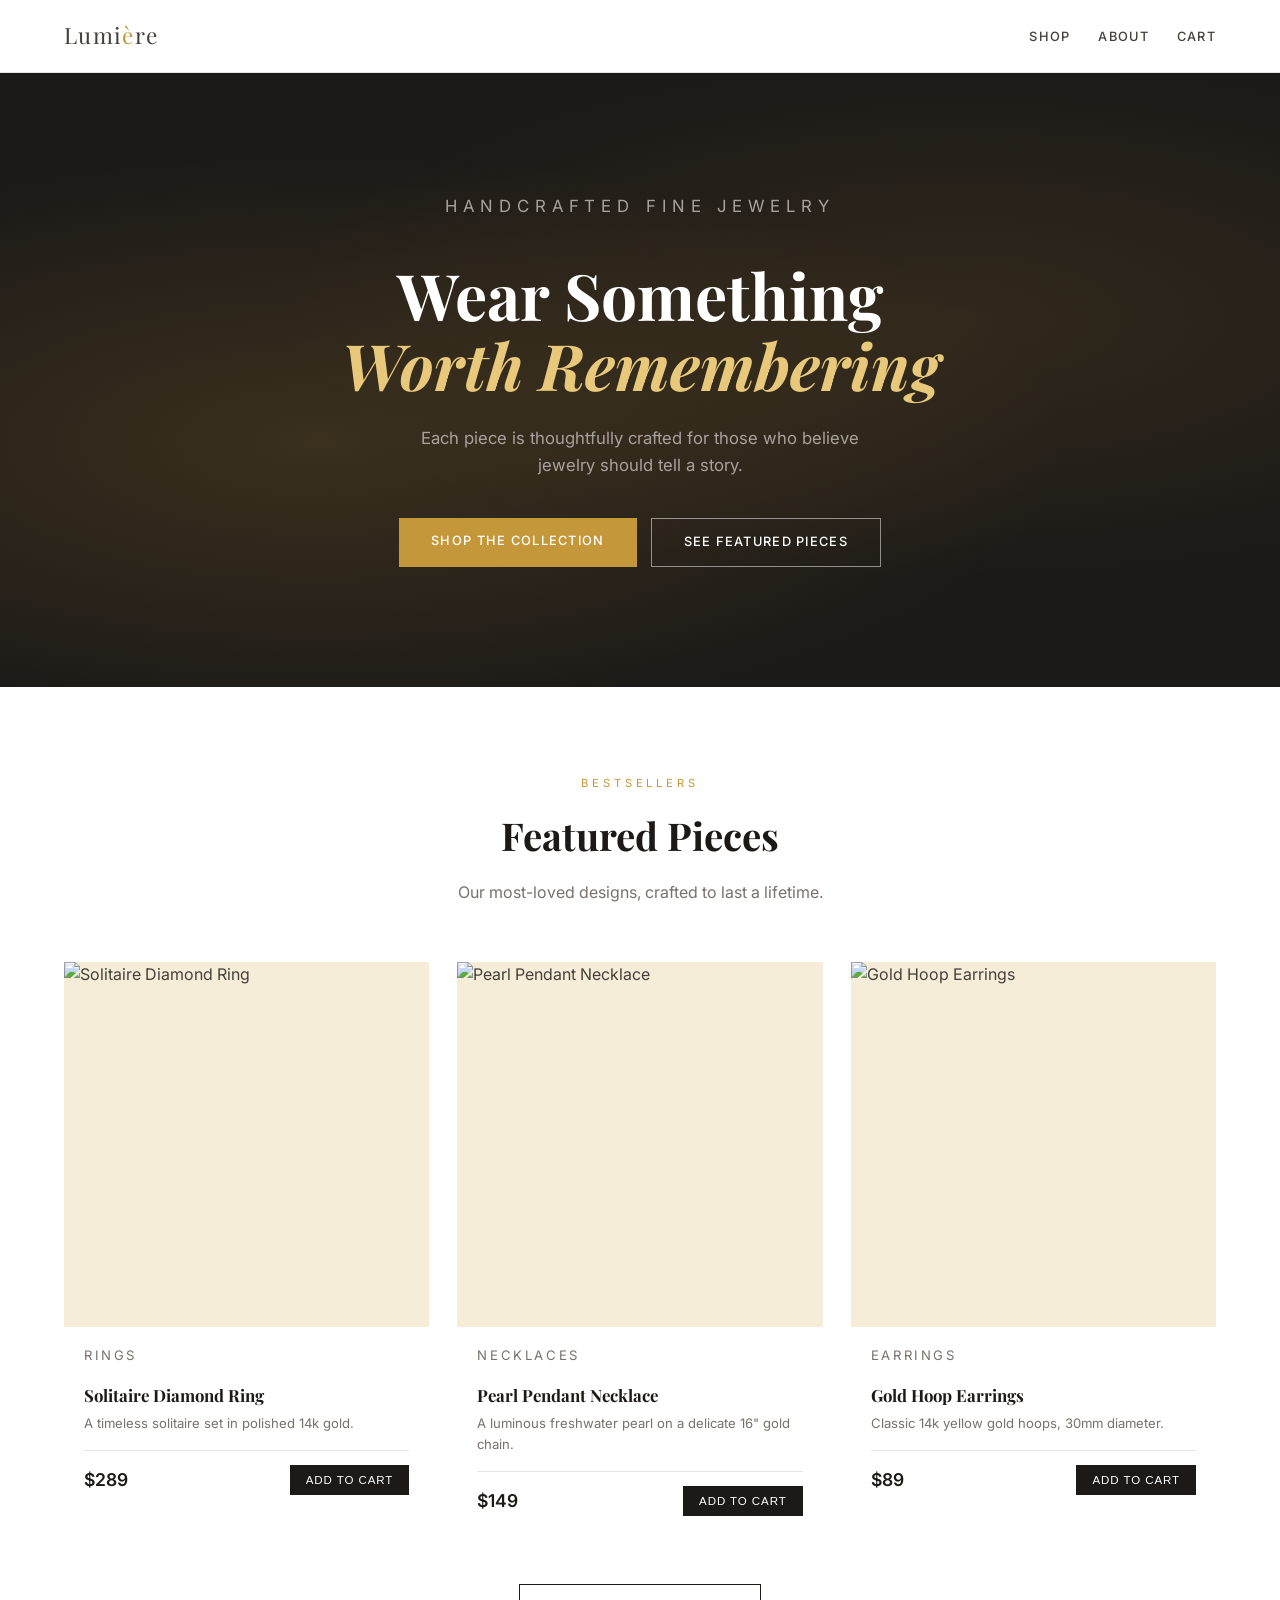
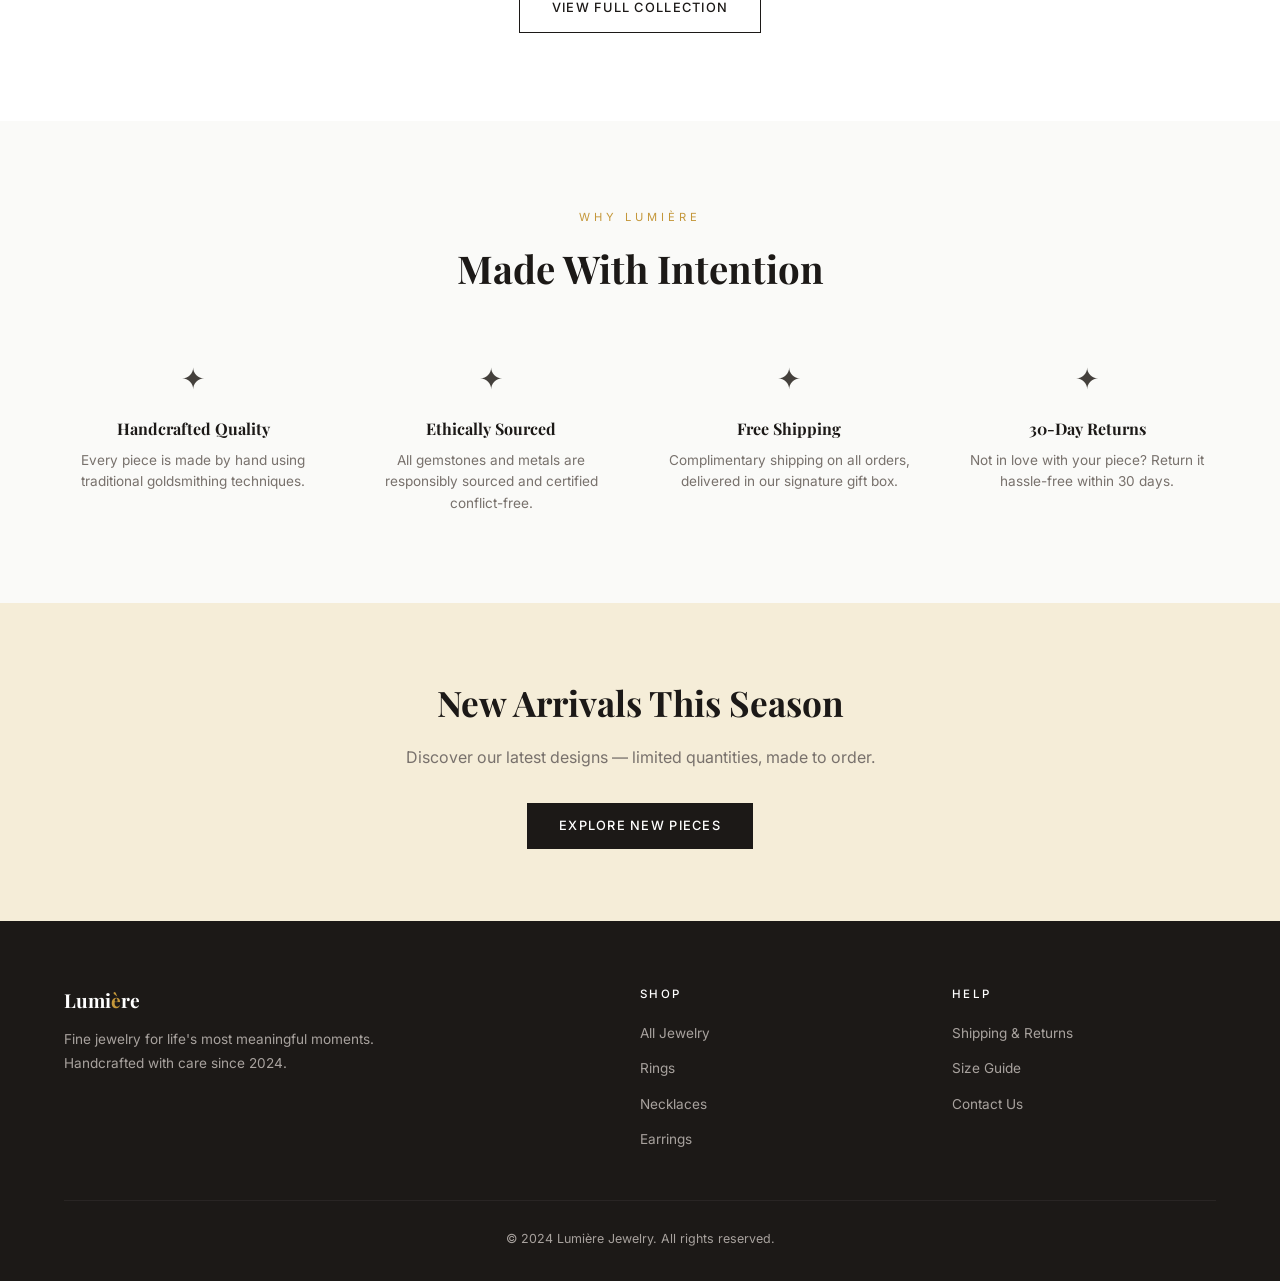
==== index.html @ 4a65908f "Deploy: add index.html" ====
<!DOCTYPE html>
<html lang="en">
<head>
  <meta charset="UTF-8">
  <meta name="viewport" content="width=device-width, initial-scale=1.0">
  <title>Lumière Jewelry — Handcrafted Fine Jewelry</title>
  <link rel="stylesheet" href="style.css">
</head>
<body>

  <nav>
    <div class="container">
      <div class="nav-inner">
        <a href="index.html" class="nav-logo">Lumi<span>è</span>re</a>
        <ul class="nav-links">
          <li><a href="products.html">Shop</a></li>
          <li><a href="#about">About</a></li>
          <li>
            <a href="checkout.html" class="cart-link">
              Cart
              <span class="cart-badge">0</span>
            </a>
          </li>
        </ul>
      </div>
    </div>
  </nav>

  <!-- HERO -->
  <section class="hero">
    <div class="container">
      <div class="hero-content">
        <p class="eyebrow">Handcrafted Fine Jewelry</p>
        <h1>Wear Something<br><em>Worth Remembering</em></h1>
        <p>Each piece is thoughtfully crafted for those who believe jewelry should tell a story.</p>
        <div class="hero-btns">
          <a href="products.html" class="btn btn-gold">Shop the Collection</a>
          <a href="#featured" class="btn btn-outline-white">See Featured Pieces</a>
        </div>
      </div>
    </div>
  </section>

  <!-- FEATURED PRODUCTS -->
  <section class="section section-alt" id="featured">
    <div class="container">
      <div class="section-header">
        <p class="eyebrow">Bestsellers</p>
        <h2>Featured Pieces</h2>
        <p>Our most-loved designs, crafted to last a lifetime.</p>
      </div>
      <div class="products-grid" id="featured-products"></div>
      <div style="text-align:center; margin-top: 48px;">
        <a href="products.html" class="btn btn-outline">View Full Collection</a>
      </div>
    </div>
  </section>

  <!-- FEATURES -->
  <section class="section" id="about">
    <div class="container">
      <div class="section-header">
        <p class="eyebrow">Why Lumière</p>
        <h2>Made With Intention</h2>
      </div>
      <div class="features-grid">
        <div class="feature">
          <div class="feature-icon">&#10022;</div>
          <h3>Handcrafted Quality</h3>
          <p>Every piece is made by hand using traditional goldsmithing techniques.</p>
        </div>
        <div class="feature">
          <div class="feature-icon">&#10022;</div>
          <h3>Ethically Sourced</h3>
          <p>All gemstones and metals are responsibly sourced and certified conflict-free.</p>
        </div>
        <div class="feature">
          <div class="feature-icon">&#10022;</div>
          <h3>Free Shipping</h3>
          <p>Complimentary shipping on all orders, delivered in our signature gift box.</p>
        </div>
        <div class="feature">
          <div class="feature-icon">&#10022;</div>
          <h3>30-Day Returns</h3>
          <p>Not in love with your piece? Return it hassle-free within 30 days.</p>
        </div>
      </div>
    </div>
  </section>

  <!-- BANNER -->
  <section class="banner">
    <div class="container">
      <h2>New Arrivals This Season</h2>
      <p>Discover our latest designs — limited quantities, made to order.</p>
      <a href="products.html" class="btn btn-dark">Explore New Pieces</a>
    </div>
  </section>

  <!-- FOOTER -->
  <footer>
    <div class="container">
      <div class="footer-grid">
        <div class="footer-brand">
          <h3>Lumi<span>è</span>re</h3>
          <p>Fine jewelry for life's most meaningful moments.<br>Handcrafted with care since 2024.</p>
        </div>
        <div class="footer-col">
          <h4>Shop</h4>
          <ul>
            <li><a href="products.html">All Jewelry</a></li>
            <li><a href="products.html">Rings</a></li>
            <li><a href="products.html">Necklaces</a></li>
            <li><a href="products.html">Earrings</a></li>
          </ul>
        </div>
        <div class="footer-col">
          <h4>Help</h4>
          <ul>
            <li><a href="#">Shipping & Returns</a></li>
            <li><a href="#">Size Guide</a></li>
            <li><a href="#">Contact Us</a></li>
          </ul>
        </div>
      </div>
      <div class="footer-bottom">
        <p>&copy; 2024 Lumière Jewelry. All rights reserved.</p>
      </div>
    </div>
  </footer>

  <script src="products.js"></script>
  <script src="cart.js"></script>
  <script>
    const featured = PRODUCTS.slice(0, 3);
    const grid = document.getElementById('featured-products');
    grid.innerHTML = featured.map(p => `
      <div class="product-card">
        <div class="product-image">
          <img src="${p.image}" alt="${p.name}" loading="lazy">
        </div>
        <div class="product-body">
          <p class="product-cat">${p.category}</p>
          <h3>${p.name}</h3>
          <p>${p.description}</p>
          <div class="product-footer">
            <span class="product-price">$${p.price}</span>
            <button class="add-to-cart-btn" onclick='addToCart(${JSON.stringify(p)})'>Add to Cart</button>
          </div>
        </div>
      </div>
    `).join('');
  </script>
</body>
</html>
---- style.css ----
@import url('https://fonts.googleapis.com/css2?family=Playfair+Display:ital,wght@0,400;0,600;0,700;1,400&family=Inter:wght@300;400;500&display=swap');

:root {
  --gold: #C4973A;
  --gold-light: #E8C87A;
  --gold-pale: #F5EDD8;
  --dark: #1C1917;
  --text: #44403C;
  --text-light: #78716C;
  --bg: #FAFAF8;
  --white: #FFFFFF;
  --border: #E7E5E4;
}

* { margin: 0; padding: 0; box-sizing: border-box; }

body {
  font-family: 'Inter', sans-serif;
  color: var(--text);
  background: var(--bg);
  line-height: 1.6;
}

h1, h2, h3, h4 { font-family: 'Playfair Display', serif; color: var(--dark); }
a { text-decoration: none; color: inherit; }
img { width: 100%; display: block; }

.container { max-width: 1200px; margin: 0 auto; padding: 0 24px; }

/* ── NAV ── */
nav {
  background: var(--white);
  border-bottom: 1px solid var(--border);
  position: sticky;
  top: 0;
  z-index: 100;
}
.nav-inner {
  display: flex;
  align-items: center;
  justify-content: space-between;
  height: 72px;
}
.nav-logo {
  font-family: 'Playfair Display', serif;
  font-size: 1.4rem;
  letter-spacing: 0.06em;
}
.nav-logo span { color: var(--gold); }

.nav-links { display: flex; gap: 28px; list-style: none; align-items: center; }
.nav-links a {
  font-size: 0.8rem;
  font-weight: 500;
  letter-spacing: 0.1em;
  text-transform: uppercase;
  color: var(--text);
  transition: color 0.2s;
}
.nav-links a:hover { color: var(--gold); }

.cart-link { position: relative; }
.cart-badge {
  position: absolute;
  top: -8px;
  right: -10px;
  background: var(--gold);
  color: white;
  font-size: 0.6rem;
  width: 17px;
  height: 17px;
  border-radius: 50%;
  display: none;
  align-items: center;
  justify-content: center;
  font-weight: 600;
}

/* ── BUTTONS ── */
.btn {
  display: inline-block;
  padding: 13px 32px;
  font-family: 'Inter', sans-serif;
  font-size: 0.8rem;
  font-weight: 500;
  letter-spacing: 0.1em;
  text-transform: uppercase;
  cursor: pointer;
  transition: all 0.2s;
  border: none;
}
.btn-dark { background: var(--dark); color: var(--white); }
.btn-dark:hover { background: var(--gold); }
.btn-gold { background: var(--gold); color: var(--white); }
.btn-gold:hover { background: var(--dark); }
.btn-outline { background: transparent; color: var(--dark); border: 1px solid var(--dark); }
.btn-outline:hover { background: var(--dark); color: var(--white); }
.btn-outline-white { background: transparent; color: var(--white); border: 1px solid rgba(255,255,255,0.5); }
.btn-outline-white:hover { background: rgba(255,255,255,0.1); }

/* ── HERO ── */
.hero {
  background: var(--dark);
  padding: 120px 0;
  text-align: center;
  position: relative;
  overflow: hidden;
}
.hero::before {
  content: '';
  position: absolute;
  inset: 0;
  background:
    radial-gradient(ellipse at 25% 60%, rgba(196,151,58,0.18) 0%, transparent 55%),
    radial-gradient(ellipse at 75% 40%, rgba(196,151,58,0.12) 0%, transparent 50%);
}
.hero-content { position: relative; z-index: 1; }
.eyebrow {
  font-size: 0.7rem;
  letter-spacing: 0.35em;
  text-transform: uppercase;
  color: var(--gold-light);
  margin-bottom: 20px;
}
.hero h1 {
  color: var(--white);
  font-size: clamp(2.4rem, 5vw, 4.2rem);
  line-height: 1.1;
  margin-bottom: 24px;
}
.hero h1 em { color: var(--gold-light); font-style: italic; }
.hero p {
  color: #A8A29E;
  font-size: 1.05rem;
  max-width: 480px;
  margin: 0 auto 40px;
}
.hero-btns { display: flex; gap: 14px; justify-content: center; flex-wrap: wrap; }

/* ── SECTIONS ── */
.section { padding: 88px 0; }
.section-alt { background: var(--white); }
.section-dark { background: var(--dark); }

.section-header { text-align: center; margin-bottom: 56px; }
.section-header .eyebrow { color: var(--gold); margin-bottom: 12px; }
.section-header h2 { font-size: clamp(1.8rem, 3vw, 2.4rem); margin-bottom: 14px; }
.section-header p { color: var(--text-light); max-width: 480px; margin: 0 auto; }

/* ── PRODUCT CARDS ── */
.products-grid {
  display: grid;
  grid-template-columns: repeat(auto-fill, minmax(270px, 1fr));
  gap: 28px;
}
.product-card { background: var(--white); transition: transform 0.25s, box-shadow 0.25s; }
.product-card:hover { transform: translateY(-5px); box-shadow: 0 16px 48px rgba(0,0,0,0.09); }
.product-image {
  aspect-ratio: 1;
  overflow: hidden;
  background: var(--gold-pale);
}
.product-image img {
  width: 100%;
  height: 100%;
  object-fit: cover;
  transition: transform 0.45s;
}
.product-card:hover .product-image img { transform: scale(1.06); }
.product-body { padding: 18px 20px 20px; }
.product-cat {
  font-size: 0.67rem;
  letter-spacing: 0.2em;
  text-transform: uppercase;
  color: var(--gold);
  margin-bottom: 6px;
}
.product-body h3 { font-size: 1.05rem; margin-bottom: 4px; }
.product-body p { font-size: 0.82rem; color: var(--text-light); margin-bottom: 16px; }
.product-footer {
  display: flex;
  align-items: center;
  justify-content: space-between;
  padding-top: 14px;
  border-top: 1px solid var(--border);
}
.product-price { font-size: 1.1rem; font-weight: 600; color: var(--dark); }
.add-to-cart-btn {
  background: var(--dark);
  color: white;
  border: none;
  padding: 9px 16px;
  font-size: 0.72rem;
  font-weight: 500;
  letter-spacing: 0.08em;
  text-transform: uppercase;
  cursor: pointer;
  transition: background 0.2s;
}
.add-to-cart-btn:hover { background: var(--gold); }

/* ── FEATURES ── */
.features-grid {
  display: grid;
  grid-template-columns: repeat(auto-fit, minmax(180px, 1fr));
  gap: 40px;
  text-align: center;
}
.feature-icon { font-size: 1.8rem; margin-bottom: 14px; }
.feature h3 { font-size: 1rem; margin-bottom: 8px; }
.feature p { font-size: 0.85rem; color: var(--text-light); }

/* ── BANNER ── */
.banner {
  background: var(--gold-pale);
  padding: 72px 0;
  text-align: center;
}
.banner h2 { font-size: clamp(1.6rem, 3vw, 2.2rem); margin-bottom: 14px; }
.banner p { color: var(--text-light); margin-bottom: 32px; }

/* ── PAGE HERO ── */
.page-hero {
  background: var(--gold-pale);
  padding: 56px 0;
  text-align: center;
}
.page-hero h1 { font-size: clamp(1.7rem, 3vw, 2.4rem); margin-bottom: 10px; }
.page-hero p { color: var(--text-light); }

/* ── FILTER BAR ── */
.filter-bar { display: flex; gap: 10px; margin-bottom: 40px; flex-wrap: wrap; }
.filter-btn {
  padding: 8px 22px;
  font-size: 0.75rem;
  letter-spacing: 0.1em;
  text-transform: uppercase;
  border: 1px solid var(--border);
  background: var(--white);
  color: var(--text);
  cursor: pointer;
  transition: all 0.2s;
  font-family: 'Inter', sans-serif;
}
.filter-btn.active,
.filter-btn:hover { background: var(--dark); color: var(--white); border-color: var(--dark); }

/* ── CHECKOUT ── */
.checkout-grid {
  display: grid;
  grid-template-columns: 1fr 380px;
  gap: 48px;
  align-items: start;
}
.form-section-title {
  font-size: 1.1rem;
  margin-bottom: 24px;
  padding-bottom: 14px;
  border-bottom: 1px solid var(--border);
}
.form-group { margin-bottom: 18px; }
.form-group label {
  display: block;
  font-size: 0.72rem;
  font-weight: 500;
  letter-spacing: 0.08em;
  text-transform: uppercase;
  color: var(--text-light);
  margin-bottom: 7px;
}
.form-group input,
.form-group select {
  width: 100%;
  padding: 11px 14px;
  border: 1px solid var(--border);
  background: var(--white);
  font-family: 'Inter', sans-serif;
  font-size: 0.9rem;
  color: var(--text);
  outline: none;
  transition: border-color 0.2s;
  appearance: none;
}
.form-group input:focus,
.form-group select:focus { border-color: var(--gold); }
.form-row { display: grid; grid-template-columns: 1fr 1fr; gap: 14px; }

.order-summary-box {
  background: var(--white);
  border: 1px solid var(--border);
  padding: 28px;
  position: sticky;
  top: 90px;
}
.order-summary-box h3 {
  margin-bottom: 20px;
  padding-bottom: 14px;
  border-bottom: 1px solid var(--border);
  font-size: 1.1rem;
}
.cart-item {
  display: flex;
  gap: 14px;
  margin-bottom: 16px;
  padding-bottom: 16px;
  border-bottom: 1px solid var(--border);
}
.cart-item img { width: 60px; height: 60px; object-fit: cover; flex-shrink: 0; }
.cart-item-info { flex: 1; }
.cart-item-name { font-family: 'Playfair Display', serif; font-size: 0.9rem; margin-bottom: 3px; }
.cart-item-qty { font-size: 0.78rem; color: var(--text-light); }
.cart-item-price { font-weight: 600; font-size: 0.9rem; }
.totals { margin-top: 20px; }
.total-row { display: flex; justify-content: space-between; margin-bottom: 8px; font-size: 0.85rem; }
.total-row.grand {
  font-family: 'Playfair Display', serif;
  font-size: 1.05rem;
  font-weight: 700;
  padding-top: 12px;
  border-top: 1px solid var(--border);
  margin-top: 8px;
}
.empty-cart-msg { text-align: center; padding: 60px 0; }
.empty-cart-msg h2 { margin-bottom: 14px; }
.empty-cart-msg p { color: var(--text-light); margin-bottom: 28px; }

.order-success { display: none; text-align: center; padding: 80px 0; }
.order-success .checkmark { font-size: 3rem; margin-bottom: 20px; }
.order-success h2 { margin-bottom: 12px; }
.order-success p { color: var(--text-light); margin-bottom: 32px; }

/* ── FOOTER ── */
footer { background: var(--dark); color: #A8A29E; padding: 64px 0 32px; }
.footer-grid {
  display: grid;
  grid-template-columns: 2fr 1fr 1fr;
  gap: 48px;
  margin-bottom: 48px;
}
.footer-brand h3 { color: var(--white); font-size: 1.2rem; margin-bottom: 12px; }
.footer-brand h3 span { color: var(--gold); }
.footer-brand p { font-size: 0.85rem; line-height: 1.75; }
.footer-col h4 {
  color: var(--white);
  font-family: 'Inter', sans-serif;
  font-size: 0.72rem;
  font-weight: 500;
  letter-spacing: 0.2em;
  text-transform: uppercase;
  margin-bottom: 16px;
}
.footer-col ul { list-style: none; display: flex; flex-direction: column; gap: 10px; }
.footer-col a { font-size: 0.85rem; color: #A8A29E; transition: color 0.2s; }
.footer-col a:hover { color: var(--gold); }
.footer-bottom {
  border-top: 1px solid #292524;
  padding-top: 28px;
  text-align: center;
  font-size: 0.78rem;
}

/* ── TOAST ── */
.toast {
  position: fixed;
  bottom: 28px;
  right: 28px;
  background: var(--dark);
  color: white;
  padding: 13px 22px;
  font-size: 0.82rem;
  z-index: 9999;
  transform: translateY(80px);
  opacity: 0;
  transition: all 0.3s cubic-bezier(0.34, 1.2, 0.64, 1);
  pointer-events: none;
}
.toast.show { transform: translateY(0); opacity: 1; }

/* ── MOBILE ── */
@media (max-width: 900px) {
  .checkout-grid { grid-template-columns: 1fr; }
  .footer-grid { grid-template-columns: 1fr 1fr; }
  .footer-brand { grid-column: 1 / -1; }
}
@media (max-width: 640px) {
  .hero { padding: 80px 0; }
  .footer-grid { grid-template-columns: 1fr; }
  .form-row { grid-template-columns: 1fr; }
}
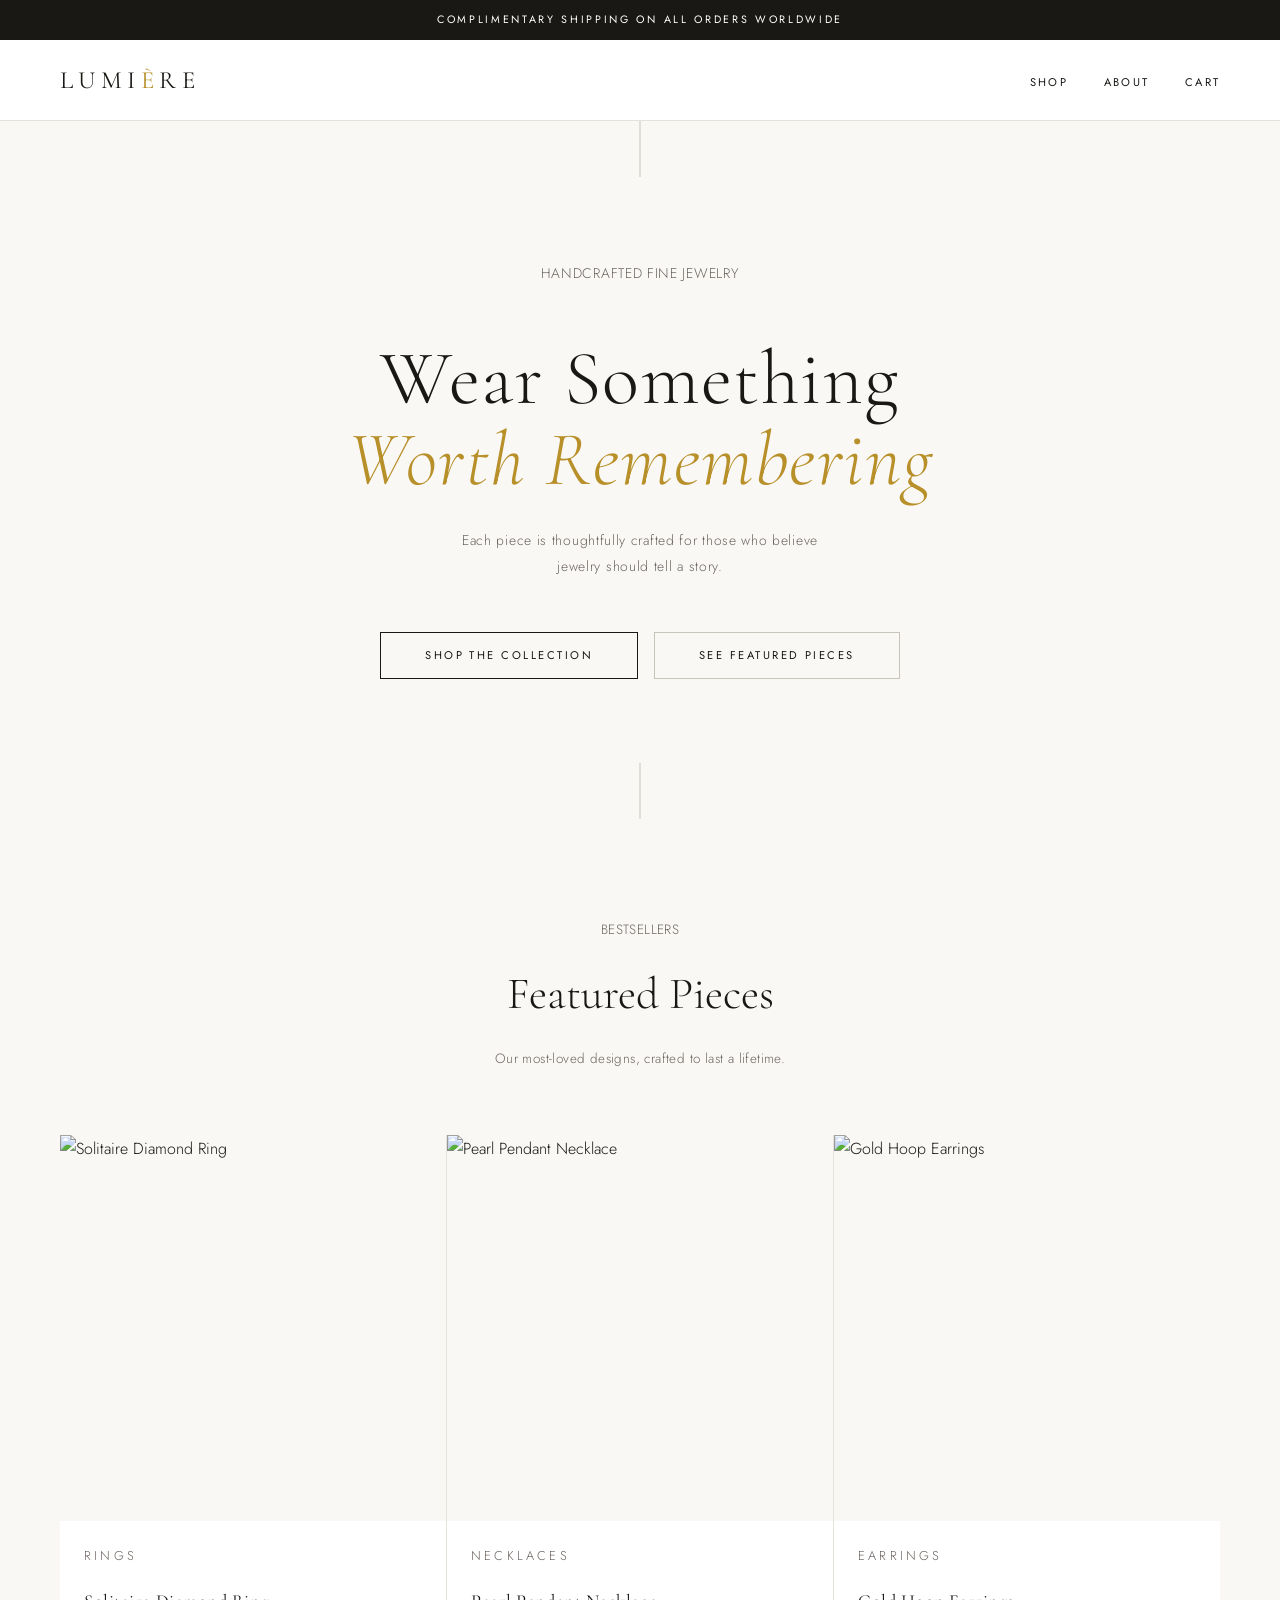
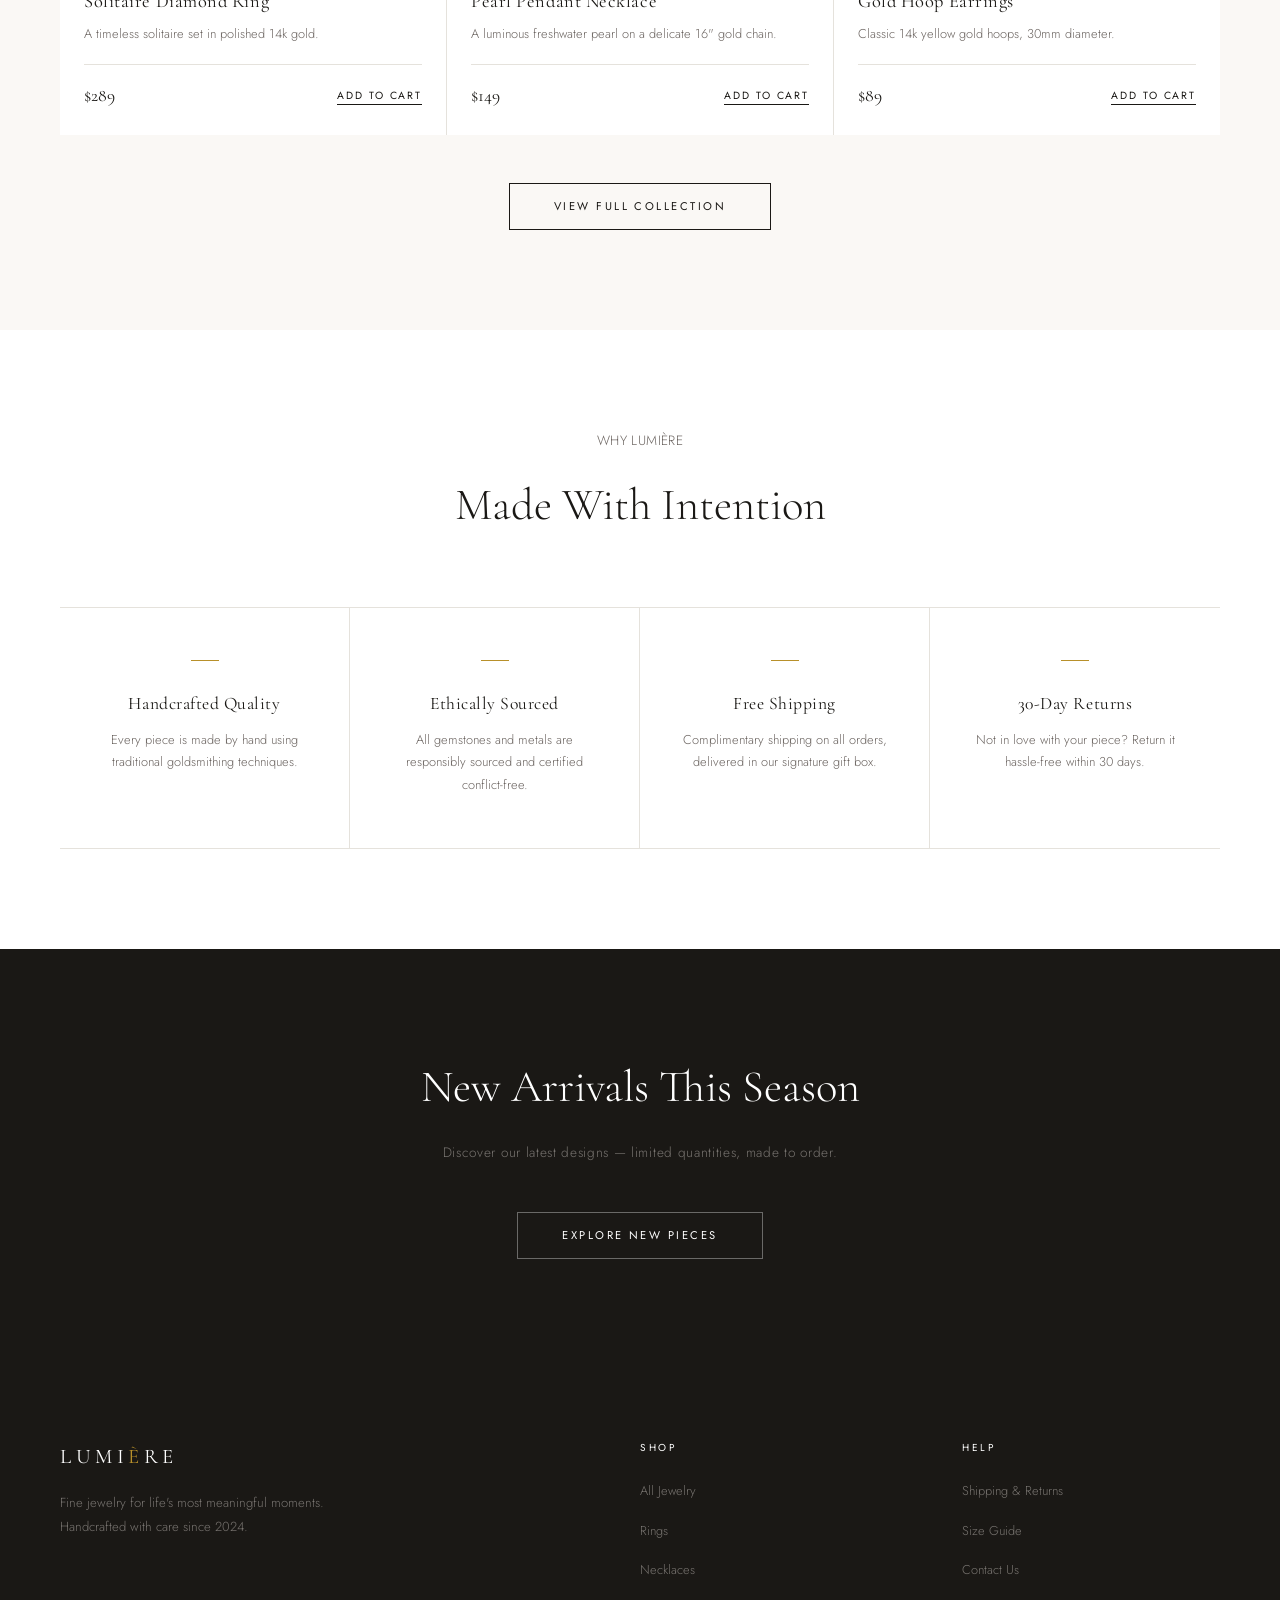
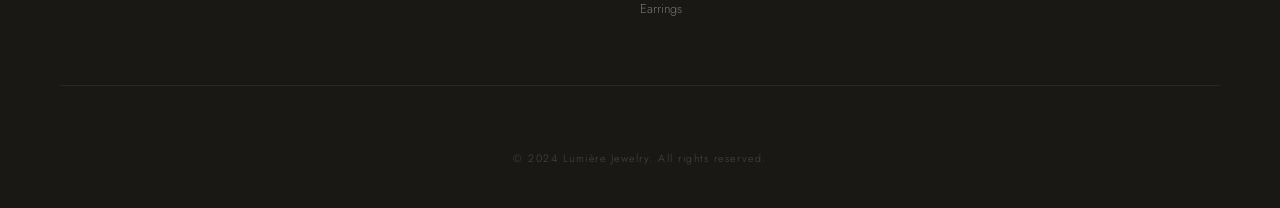
==== commit 5d6df776: "Redesign: Cartier-inspired luxury style" ====
--- a/index.html
+++ b/index.html
@@ -8,6 +8,7 @@
 </head>
 <body>
 
+  <div class="announcement">Complimentary shipping on all orders worldwide</div>
   <nav>
     <div class="container">
       <div class="nav-inner">
@@ -65,22 +66,22 @@
       </div>
       <div class="features-grid">
         <div class="feature">
-          <div class="feature-icon">&#10022;</div>
+          <div class="feature-icon"></div>
           <h3>Handcrafted Quality</h3>
           <p>Every piece is made by hand using traditional goldsmithing techniques.</p>
         </div>
         <div class="feature">
-          <div class="feature-icon">&#10022;</div>
+          <div class="feature-icon"></div>
           <h3>Ethically Sourced</h3>
           <p>All gemstones and metals are responsibly sourced and certified conflict-free.</p>
         </div>
         <div class="feature">
-          <div class="feature-icon">&#10022;</div>
+          <div class="feature-icon"></div>
           <h3>Free Shipping</h3>
           <p>Complimentary shipping on all orders, delivered in our signature gift box.</p>
         </div>
         <div class="feature">
-          <div class="feature-icon">&#10022;</div>
+          <div class="feature-icon"></div>
           <h3>30-Day Returns</h3>
           <p>Not in love with your piece? Return it hassle-free within 30 days.</p>
         </div>
--- a/style.css
+++ b/style.css
@@ -1,31 +1,50 @@
-@import url('https://fonts.googleapis.com/css2?family=Playfair+Display:ital,wght@0,400;0,600;0,700;1,400&family=Inter:wght@300;400;500&display=swap');
+@import url('https://fonts.googleapis.com/css2?family=Cormorant+Garamond:ital,wght@0,300;0,400;0,500;1,300;1,400&family=Jost:wght@300;400;500&display=swap');
 
 :root {
-  --gold: #C4973A;
-  --gold-light: #E8C87A;
-  --gold-pale: #F5EDD8;
-  --dark: #1C1917;
-  --text: #44403C;
-  --text-light: #78716C;
-  --bg: #FAFAF8;
   --white: #FFFFFF;
-  --border: #E7E5E4;
+  --off-white: #FAF8F5;
+  --text: #1A1815;
+  --text-muted: #6B6460;
+  --text-light: #9A9490;
+  --gold: #B8902A;
+  --gold-light: #D4AD50;
+  --border: #E5E2DC;
+  --border-mid: #C8C4BC;
 }
 
 * { margin: 0; padding: 0; box-sizing: border-box; }
+html { scroll-behavior: smooth; }
 
 body {
-  font-family: 'Inter', sans-serif;
-  color: var(--text);
-  background: var(--bg);
-  line-height: 1.6;
-}
-
-h1, h2, h3, h4 { font-family: 'Playfair Display', serif; color: var(--dark); }
+  font-family: 'Jost', sans-serif;
+  font-weight: 300;
+  color: var(--text);
+  background: var(--white);
+  line-height: 1.7;
+  -webkit-font-smoothing: antialiased;
+}
+
+h1, h2, h3, h4 {
+  font-family: 'Cormorant Garamond', serif;
+  font-weight: 300;
+  color: var(--text);
+}
+
 a { text-decoration: none; color: inherit; }
 img { width: 100%; display: block; }
-
-.container { max-width: 1200px; margin: 0 auto; padding: 0 24px; }
+.container { max-width: 1240px; margin: 0 auto; padding: 0 40px; }
+
+/* ── ANNOUNCEMENT BAR ── */
+.announcement {
+  background: var(--text);
+  color: var(--white);
+  text-align: center;
+  padding: 11px;
+  font-size: 0.67rem;
+  letter-spacing: 0.25em;
+  text-transform: uppercase;
+  font-weight: 400;
+}
 
 /* ── NAV ── */
 nav {
@@ -39,351 +58,495 @@
   display: flex;
   align-items: center;
   justify-content: space-between;
-  height: 72px;
+  height: 80px;
 }
 .nav-logo {
-  font-family: 'Playfair Display', serif;
-  font-size: 1.4rem;
-  letter-spacing: 0.06em;
+  font-family: 'Cormorant Garamond', serif;
+  font-weight: 400;
+  font-size: 1.55rem;
+  letter-spacing: 0.22em;
+  text-transform: uppercase;
 }
 .nav-logo span { color: var(--gold); }
 
-.nav-links { display: flex; gap: 28px; list-style: none; align-items: center; }
+.nav-links { display: flex; gap: 36px; list-style: none; align-items: center; }
 .nav-links a {
-  font-size: 0.8rem;
-  font-weight: 500;
-  letter-spacing: 0.1em;
-  text-transform: uppercase;
-  color: var(--text);
+  font-size: 0.7rem;
+  font-weight: 400;
+  letter-spacing: 0.2em;
+  text-transform: uppercase;
+  color: var(--text);
+  position: relative;
   transition: color 0.2s;
 }
+.nav-links a::after {
+  content: '';
+  position: absolute;
+  bottom: -3px;
+  left: 0;
+  width: 0;
+  height: 1px;
+  background: var(--gold);
+  transition: width 0.3s ease;
+}
 .nav-links a:hover { color: var(--gold); }
+.nav-links a:hover::after { width: 100%; }
 
 .cart-link { position: relative; }
 .cart-badge {
   position: absolute;
   top: -8px;
-  right: -10px;
+  right: -12px;
   background: var(--gold);
   color: white;
-  font-size: 0.6rem;
-  width: 17px;
-  height: 17px;
+  font-size: 0.58rem;
+  width: 16px;
+  height: 16px;
   border-radius: 50%;
   display: none;
   align-items: center;
   justify-content: center;
-  font-weight: 600;
+  font-weight: 500;
 }
 
 /* ── BUTTONS ── */
 .btn {
   display: inline-block;
-  padding: 13px 32px;
-  font-family: 'Inter', sans-serif;
-  font-size: 0.8rem;
-  font-weight: 500;
-  letter-spacing: 0.1em;
+  font-family: 'Jost', sans-serif;
+  font-size: 0.7rem;
+  font-weight: 400;
+  letter-spacing: 0.22em;
   text-transform: uppercase;
   cursor: pointer;
-  transition: all 0.2s;
+  transition: all 0.25s;
   border: none;
-}
-.btn-dark { background: var(--dark); color: var(--white); }
-.btn-dark:hover { background: var(--gold); }
-.btn-gold { background: var(--gold); color: var(--white); }
-.btn-gold:hover { background: var(--dark); }
-.btn-outline { background: transparent; color: var(--dark); border: 1px solid var(--dark); }
-.btn-outline:hover { background: var(--dark); color: var(--white); }
-.btn-outline-white { background: transparent; color: var(--white); border: 1px solid rgba(255,255,255,0.5); }
-.btn-outline-white:hover { background: rgba(255,255,255,0.1); }
+  background: none;
+  padding: 13px 44px;
+}
+.btn-dark { background: var(--text); color: var(--white); border: 1px solid var(--text); }
+.btn-dark:hover { background: transparent; color: var(--text); }
+.btn-gold { background: transparent; color: var(--text); border: 1px solid var(--text); }
+.btn-gold:hover { background: var(--text); color: var(--white); }
+.btn-outline { background: transparent; color: var(--text); border: 1px solid var(--text); }
+.btn-outline:hover { background: var(--text); color: var(--white); }
+.btn-outline-white { background: transparent; color: var(--text); border: 1px solid var(--border-mid); }
+.btn-outline-white:hover { border-color: var(--text); }
 
 /* ── HERO ── */
 .hero {
-  background: var(--dark);
-  padding: 120px 0;
+  background: var(--off-white);
+  padding: 140px 0;
   text-align: center;
   position: relative;
-  overflow: hidden;
-}
-.hero::before {
+}
+.hero::before,
+.hero::after {
   content: '';
   position: absolute;
-  inset: 0;
-  background:
-    radial-gradient(ellipse at 25% 60%, rgba(196,151,58,0.18) 0%, transparent 55%),
-    radial-gradient(ellipse at 75% 40%, rgba(196,151,58,0.12) 0%, transparent 50%);
-}
+  left: 50%;
+  transform: translateX(-50%);
+  width: 1px;
+  height: 56px;
+  background: var(--border-mid);
+}
+.hero::before { top: 0; }
+.hero::after { bottom: 0; }
+
 .hero-content { position: relative; z-index: 1; }
+
 .eyebrow {
-  font-size: 0.7rem;
+  display: block;
+  font-family: 'Jost', sans-serif;
+  font-size: 0.67rem;
+  font-weight: 400;
   letter-spacing: 0.35em;
   text-transform: uppercase;
-  color: var(--gold-light);
-  margin-bottom: 20px;
+  color: var(--gold);
+  margin-bottom: 28px;
 }
 .hero h1 {
-  color: var(--white);
-  font-size: clamp(2.4rem, 5vw, 4.2rem);
-  line-height: 1.1;
-  margin-bottom: 24px;
-}
-.hero h1 em { color: var(--gold-light); font-style: italic; }
+  font-size: clamp(3rem, 6vw, 5.5rem);
+  font-weight: 300;
+  line-height: 1.05;
+  letter-spacing: 0.02em;
+  margin-bottom: 28px;
+  color: var(--text);
+}
+.hero h1 em { font-style: italic; color: var(--gold); font-weight: 300; }
 .hero p {
-  color: #A8A29E;
-  font-size: 1.05rem;
-  max-width: 480px;
-  margin: 0 auto 40px;
-}
-.hero-btns { display: flex; gap: 14px; justify-content: center; flex-wrap: wrap; }
+  font-size: 0.87rem;
+  color: var(--text-muted);
+  max-width: 400px;
+  margin: 0 auto 52px;
+  font-weight: 300;
+  letter-spacing: 0.05em;
+  line-height: 1.85;
+}
+.hero-btns { display: flex; gap: 16px; justify-content: center; flex-wrap: wrap; }
 
 /* ── SECTIONS ── */
-.section { padding: 88px 0; }
-.section-alt { background: var(--white); }
-.section-dark { background: var(--dark); }
-
-.section-header { text-align: center; margin-bottom: 56px; }
-.section-header .eyebrow { color: var(--gold); margin-bottom: 12px; }
-.section-header h2 { font-size: clamp(1.8rem, 3vw, 2.4rem); margin-bottom: 14px; }
-.section-header p { color: var(--text-light); max-width: 480px; margin: 0 auto; }
-
-/* ── PRODUCT CARDS ── */
+.section { padding: 100px 0; }
+.section-alt { background: var(--off-white); }
+
+.section-header { text-align: center; margin-bottom: 64px; }
+.section-header .eyebrow { margin-bottom: 14px; }
+.section-header h2 { font-size: clamp(2rem, 3.5vw, 3rem); font-weight: 300; margin-bottom: 16px; }
+.section-header p {
+  font-size: 0.84rem;
+  color: var(--text-muted);
+  max-width: 420px;
+  margin: 0 auto;
+  font-weight: 300;
+  letter-spacing: 0.03em;
+}
+
+/* ── PRODUCT GRID ── */
 .products-grid {
   display: grid;
-  grid-template-columns: repeat(auto-fill, minmax(270px, 1fr));
-  gap: 28px;
-}
-.product-card { background: var(--white); transition: transform 0.25s, box-shadow 0.25s; }
-.product-card:hover { transform: translateY(-5px); box-shadow: 0 16px 48px rgba(0,0,0,0.09); }
+  grid-template-columns: repeat(auto-fill, minmax(300px, 1fr));
+  gap: 1px;
+  background: var(--border);
+}
+.product-card { background: var(--white); overflow: hidden; cursor: pointer; }
 .product-image {
   aspect-ratio: 1;
   overflow: hidden;
-  background: var(--gold-pale);
+  background: var(--off-white);
 }
 .product-image img {
   width: 100%;
   height: 100%;
   object-fit: cover;
-  transition: transform 0.45s;
-}
-.product-card:hover .product-image img { transform: scale(1.06); }
-.product-body { padding: 18px 20px 20px; }
+  transition: transform 0.7s cubic-bezier(0.25, 0.46, 0.45, 0.94);
+}
+.product-card:hover .product-image img { transform: scale(1.04); }
+.product-body { padding: 24px; }
 .product-cat {
-  font-size: 0.67rem;
-  letter-spacing: 0.2em;
+  font-size: 0.62rem;
+  letter-spacing: 0.25em;
   text-transform: uppercase;
   color: var(--gold);
+  margin-bottom: 8px;
+  font-weight: 400;
+}
+.product-body h3 {
+  font-size: 1.15rem;
+  font-weight: 400;
   margin-bottom: 6px;
-}
-.product-body h3 { font-size: 1.05rem; margin-bottom: 4px; }
-.product-body p { font-size: 0.82rem; color: var(--text-light); margin-bottom: 16px; }
+  letter-spacing: 0.03em;
+}
+.product-body p {
+  font-size: 0.8rem;
+  color: var(--text-muted);
+  margin-bottom: 20px;
+  font-weight: 300;
+  line-height: 1.65;
+}
 .product-footer {
   display: flex;
   align-items: center;
   justify-content: space-between;
-  padding-top: 14px;
+  padding-top: 16px;
   border-top: 1px solid var(--border);
 }
-.product-price { font-size: 1.1rem; font-weight: 600; color: var(--dark); }
+.product-price {
+  font-family: 'Cormorant Garamond', serif;
+  font-size: 1.1rem;
+  font-weight: 400;
+}
 .add-to-cart-btn {
-  background: var(--dark);
-  color: white;
+  font-family: 'Jost', sans-serif;
+  font-size: 0.65rem;
+  font-weight: 400;
+  letter-spacing: 0.18em;
+  text-transform: uppercase;
+  background: none;
   border: none;
-  padding: 9px 16px;
-  font-size: 0.72rem;
-  font-weight: 500;
-  letter-spacing: 0.08em;
-  text-transform: uppercase;
+  border-bottom: 1px solid currentColor;
+  color: var(--text);
   cursor: pointer;
-  transition: background 0.2s;
-}
-.add-to-cart-btn:hover { background: var(--gold); }
+  padding-bottom: 1px;
+  transition: color 0.2s;
+}
+.add-to-cart-btn:hover { color: var(--gold); }
 
 /* ── FEATURES ── */
 .features-grid {
   display: grid;
-  grid-template-columns: repeat(auto-fit, minmax(180px, 1fr));
-  gap: 40px;
+  grid-template-columns: repeat(4, 1fr);
+  border-top: 1px solid var(--border);
+  border-bottom: 1px solid var(--border);
+}
+.feature {
+  padding: 52px 40px;
   text-align: center;
-}
-.feature-icon { font-size: 1.8rem; margin-bottom: 14px; }
-.feature h3 { font-size: 1rem; margin-bottom: 8px; }
-.feature p { font-size: 0.85rem; color: var(--text-light); }
+  border-right: 1px solid var(--border);
+}
+.feature:last-child { border-right: none; }
+.feature-icon {
+  width: 28px;
+  height: 1px;
+  background: var(--gold);
+  margin: 0 auto 28px;
+}
+.feature h3 {
+  font-family: 'Cormorant Garamond', serif;
+  font-size: 1.1rem;
+  font-weight: 400;
+  margin-bottom: 10px;
+  letter-spacing: 0.03em;
+}
+.feature p { font-size: 0.8rem; color: var(--text-muted); font-weight: 300; line-height: 1.75; }
 
 /* ── BANNER ── */
-.banner {
-  background: var(--gold-pale);
+.banner { background: var(--text); padding: 100px 0; text-align: center; }
+.banner .eyebrow { color: var(--gold-light); margin-bottom: 20px; }
+.banner h2 { color: var(--white); font-size: clamp(2rem, 3.5vw, 3rem); font-weight: 300; margin-bottom: 16px; }
+.banner p { font-size: 0.85rem; color: #787470; margin-bottom: 48px; font-weight: 300; letter-spacing: 0.05em; }
+.banner .btn-dark {
+  background: transparent;
+  color: var(--white);
+  border-color: rgba(255,255,255,0.35);
+}
+.banner .btn-dark:hover { background: var(--white); color: var(--text); }
+
+/* ── PAGE HERO ── */
+.page-hero {
+  background: var(--off-white);
   padding: 72px 0;
   text-align: center;
-}
-.banner h2 { font-size: clamp(1.6rem, 3vw, 2.2rem); margin-bottom: 14px; }
-.banner p { color: var(--text-light); margin-bottom: 32px; }
-
-/* ── PAGE HERO ── */
-.page-hero {
-  background: var(--gold-pale);
-  padding: 56px 0;
-  text-align: center;
-}
-.page-hero h1 { font-size: clamp(1.7rem, 3vw, 2.4rem); margin-bottom: 10px; }
-.page-hero p { color: var(--text-light); }
+  border-bottom: 1px solid var(--border);
+}
+.page-hero h1 {
+  font-size: clamp(2rem, 4vw, 3.2rem);
+  font-weight: 300;
+  letter-spacing: 0.08em;
+  margin-bottom: 10px;
+}
+.page-hero p { font-size: 0.82rem; color: var(--text-muted); letter-spacing: 0.1em; font-weight: 300; }
 
 /* ── FILTER BAR ── */
-.filter-bar { display: flex; gap: 10px; margin-bottom: 40px; flex-wrap: wrap; }
+.filter-bar {
+  display: flex;
+  margin-bottom: 56px;
+  border-bottom: 1px solid var(--border);
+  flex-wrap: wrap;
+}
 .filter-btn {
-  padding: 8px 22px;
-  font-size: 0.75rem;
-  letter-spacing: 0.1em;
-  text-transform: uppercase;
-  border: 1px solid var(--border);
-  background: var(--white);
-  color: var(--text);
+  padding: 14px 28px;
+  font-family: 'Jost', sans-serif;
+  font-size: 0.67rem;
+  letter-spacing: 0.2em;
+  text-transform: uppercase;
+  font-weight: 400;
+  border: none;
+  border-bottom: 2px solid transparent;
+  background: transparent;
+  color: var(--text-muted);
   cursor: pointer;
   transition: all 0.2s;
-  font-family: 'Inter', sans-serif;
-}
-.filter-btn.active,
-.filter-btn:hover { background: var(--dark); color: var(--white); border-color: var(--dark); }
+  margin-bottom: -1px;
+  white-space: nowrap;
+}
+.filter-btn.active { color: var(--text); border-bottom-color: var(--gold); }
+.filter-btn:hover { color: var(--text); }
 
 /* ── CHECKOUT ── */
 .checkout-grid {
   display: grid;
   grid-template-columns: 1fr 380px;
-  gap: 48px;
+  gap: 80px;
   align-items: start;
 }
 .form-section-title {
-  font-size: 1.1rem;
-  margin-bottom: 24px;
+  font-family: 'Cormorant Garamond', serif;
+  font-size: 1.15rem;
+  font-weight: 400;
+  letter-spacing: 0.08em;
+  margin-bottom: 28px;
   padding-bottom: 14px;
   border-bottom: 1px solid var(--border);
 }
-.form-group { margin-bottom: 18px; }
+.form-group { margin-bottom: 20px; }
 .form-group label {
   display: block;
-  font-size: 0.72rem;
-  font-weight: 500;
-  letter-spacing: 0.08em;
-  text-transform: uppercase;
-  color: var(--text-light);
-  margin-bottom: 7px;
+  font-size: 0.62rem;
+  font-weight: 400;
+  letter-spacing: 0.18em;
+  text-transform: uppercase;
+  color: var(--text-muted);
+  margin-bottom: 8px;
 }
 .form-group input,
 .form-group select {
   width: 100%;
-  padding: 11px 14px;
-  border: 1px solid var(--border);
-  background: var(--white);
-  font-family: 'Inter', sans-serif;
+  padding: 10px 0;
+  border: none;
+  border-bottom: 1px solid var(--border);
+  background: transparent;
+  font-family: 'Jost', sans-serif;
   font-size: 0.9rem;
+  font-weight: 300;
   color: var(--text);
   outline: none;
   transition: border-color 0.2s;
+  -webkit-appearance: none;
   appearance: none;
+  border-radius: 0;
 }
 .form-group input:focus,
-.form-group select:focus { border-color: var(--gold); }
-.form-row { display: grid; grid-template-columns: 1fr 1fr; gap: 14px; }
+.form-group select:focus { border-bottom-color: var(--text); }
+.form-row { display: grid; grid-template-columns: 1fr 1fr; gap: 24px; }
 
 .order-summary-box {
-  background: var(--white);
-  border: 1px solid var(--border);
-  padding: 28px;
+  background: var(--off-white);
+  padding: 36px;
   position: sticky;
-  top: 90px;
+  top: 100px;
 }
 .order-summary-box h3 {
-  margin-bottom: 20px;
-  padding-bottom: 14px;
-  border-bottom: 1px solid var(--border);
+  font-family: 'Cormorant Garamond', serif;
   font-size: 1.1rem;
+  font-weight: 400;
+  letter-spacing: 0.06em;
+  margin-bottom: 24px;
+  padding-bottom: 16px;
+  border-bottom: 1px solid var(--border);
 }
 .cart-item {
   display: flex;
-  gap: 14px;
-  margin-bottom: 16px;
-  padding-bottom: 16px;
-  border-bottom: 1px solid var(--border);
-}
-.cart-item img { width: 60px; height: 60px; object-fit: cover; flex-shrink: 0; }
+  gap: 16px;
+  margin-bottom: 20px;
+  padding-bottom: 20px;
+  border-bottom: 1px solid var(--border);
+}
+.cart-item img { width: 64px; height: 64px; object-fit: cover; flex-shrink: 0; }
 .cart-item-info { flex: 1; }
-.cart-item-name { font-family: 'Playfair Display', serif; font-size: 0.9rem; margin-bottom: 3px; }
-.cart-item-qty { font-size: 0.78rem; color: var(--text-light); }
-.cart-item-price { font-weight: 600; font-size: 0.9rem; }
-.totals { margin-top: 20px; }
-.total-row { display: flex; justify-content: space-between; margin-bottom: 8px; font-size: 0.85rem; }
+.cart-item-name { font-family: 'Cormorant Garamond', serif; font-size: 0.95rem; font-weight: 400; margin-bottom: 4px; }
+.cart-item-qty { font-size: 0.72rem; color: var(--text-muted); font-weight: 300; }
+.cart-item-price { font-size: 0.9rem; font-weight: 300; }
+.totals { margin-top: 24px; }
+.total-row {
+  display: flex;
+  justify-content: space-between;
+  margin-bottom: 10px;
+  font-size: 0.8rem;
+  font-weight: 300;
+  color: var(--text-muted);
+}
 .total-row.grand {
-  font-family: 'Playfair Display', serif;
-  font-size: 1.05rem;
-  font-weight: 700;
-  padding-top: 12px;
+  font-family: 'Cormorant Garamond', serif;
+  font-size: 1.1rem;
+  font-weight: 400;
+  color: var(--text);
+  padding-top: 14px;
   border-top: 1px solid var(--border);
-  margin-top: 8px;
-}
-.empty-cart-msg { text-align: center; padding: 60px 0; }
-.empty-cart-msg h2 { margin-bottom: 14px; }
-.empty-cart-msg p { color: var(--text-light); margin-bottom: 28px; }
-
-.order-success { display: none; text-align: center; padding: 80px 0; }
-.order-success .checkmark { font-size: 3rem; margin-bottom: 20px; }
-.order-success h2 { margin-bottom: 12px; }
-.order-success p { color: var(--text-light); margin-bottom: 32px; }
+  margin-top: 10px;
+}
+
+.empty-cart-msg { text-align: center; padding: 80px 0; }
+.empty-cart-msg h2 { font-size: 2.2rem; margin-bottom: 16px; font-weight: 300; }
+.empty-cart-msg p { color: var(--text-muted); margin-bottom: 36px; font-size: 0.85rem; }
+
+.order-success { display: none; text-align: center; padding: 100px 0; }
+.order-success .checkmark {
+  width: 48px;
+  height: 48px;
+  border: 1px solid var(--gold);
+  border-radius: 50%;
+  display: flex;
+  align-items: center;
+  justify-content: center;
+  margin: 0 auto 28px;
+  color: var(--gold);
+  font-size: 1.1rem;
+}
+.order-success h2 { font-size: 2.4rem; margin-bottom: 12px; font-weight: 300; }
+.order-success p { color: var(--text-muted); margin-bottom: 40px; font-size: 0.85rem; }
+
+.payment-notice {
+  border-left: 2px solid var(--gold);
+  padding: 14px 18px;
+  margin-bottom: 28px;
+  font-size: 0.78rem;
+  color: var(--text-muted);
+  background: var(--off-white);
+  letter-spacing: 0.02em;
+}
 
 /* ── FOOTER ── */
-footer { background: var(--dark); color: #A8A29E; padding: 64px 0 32px; }
+footer { background: var(--text); color: #787470; padding: 80px 0 40px; }
 .footer-grid {
   display: grid;
   grid-template-columns: 2fr 1fr 1fr;
-  gap: 48px;
-  margin-bottom: 48px;
-}
-.footer-brand h3 { color: var(--white); font-size: 1.2rem; margin-bottom: 12px; }
+  gap: 64px;
+  margin-bottom: 64px;
+  padding-bottom: 64px;
+  border-bottom: 1px solid #2A2825;
+}
+.footer-brand h3 {
+  font-family: 'Cormorant Garamond', serif;
+  font-size: 1.3rem;
+  font-weight: 400;
+  letter-spacing: 0.22em;
+  text-transform: uppercase;
+  color: var(--white);
+  margin-bottom: 16px;
+}
 .footer-brand h3 span { color: var(--gold); }
-.footer-brand p { font-size: 0.85rem; line-height: 1.75; }
+.footer-brand p { font-size: 0.82rem; line-height: 1.85; font-weight: 300; }
 .footer-col h4 {
   color: var(--white);
-  font-family: 'Inter', sans-serif;
-  font-size: 0.72rem;
-  font-weight: 500;
-  letter-spacing: 0.2em;
-  text-transform: uppercase;
-  margin-bottom: 16px;
-}
-.footer-col ul { list-style: none; display: flex; flex-direction: column; gap: 10px; }
-.footer-col a { font-size: 0.85rem; color: #A8A29E; transition: color 0.2s; }
+  font-family: 'Jost', sans-serif;
+  font-size: 0.63rem;
+  font-weight: 400;
+  letter-spacing: 0.25em;
+  text-transform: uppercase;
+  margin-bottom: 20px;
+}
+.footer-col ul { list-style: none; display: flex; flex-direction: column; gap: 12px; }
+.footer-col a { font-size: 0.8rem; color: #787470; transition: color 0.2s; font-weight: 300; }
 .footer-col a:hover { color: var(--gold); }
-.footer-bottom {
-  border-top: 1px solid #292524;
-  padding-top: 28px;
-  text-align: center;
-  font-size: 0.78rem;
-}
+.footer-bottom { text-align: center; font-size: 0.67rem; letter-spacing: 0.14em; color: #4A4744; }
 
 /* ── TOAST ── */
 .toast {
   position: fixed;
-  bottom: 28px;
-  right: 28px;
-  background: var(--dark);
-  color: white;
-  padding: 13px 22px;
-  font-size: 0.82rem;
+  bottom: 32px;
+  right: 32px;
+  background: var(--text);
+  color: var(--white);
+  padding: 14px 28px;
+  font-size: 0.67rem;
+  letter-spacing: 0.18em;
+  text-transform: uppercase;
   z-index: 9999;
   transform: translateY(80px);
   opacity: 0;
-  transition: all 0.3s cubic-bezier(0.34, 1.2, 0.64, 1);
+  transition: all 0.3s;
   pointer-events: none;
 }
 .toast.show { transform: translateY(0); opacity: 1; }
 
-/* ── MOBILE ── */
+/* ── RESPONSIVE ── */
+@media (max-width: 1024px) {
+  .features-grid { grid-template-columns: repeat(2, 1fr); }
+  .feature:nth-child(2) { border-right: none; }
+  .feature:nth-child(3),
+  .feature:nth-child(4) { border-top: 1px solid var(--border); }
+  .feature:nth-child(4) { border-right: none; }
+}
 @media (max-width: 900px) {
-  .checkout-grid { grid-template-columns: 1fr; }
+  .checkout-grid { grid-template-columns: 1fr; gap: 48px; }
   .footer-grid { grid-template-columns: 1fr 1fr; }
   .footer-brand { grid-column: 1 / -1; }
+  .container { padding: 0 24px; }
 }
 @media (max-width: 640px) {
-  .hero { padding: 80px 0; }
+  .hero { padding: 100px 0; }
+  .features-grid { grid-template-columns: 1fr; }
+  .feature { border-right: none !important; border-top: 1px solid var(--border); }
+  .feature:first-child { border-top: none; }
   .footer-grid { grid-template-columns: 1fr; }
   .form-row { grid-template-columns: 1fr; }
 }
